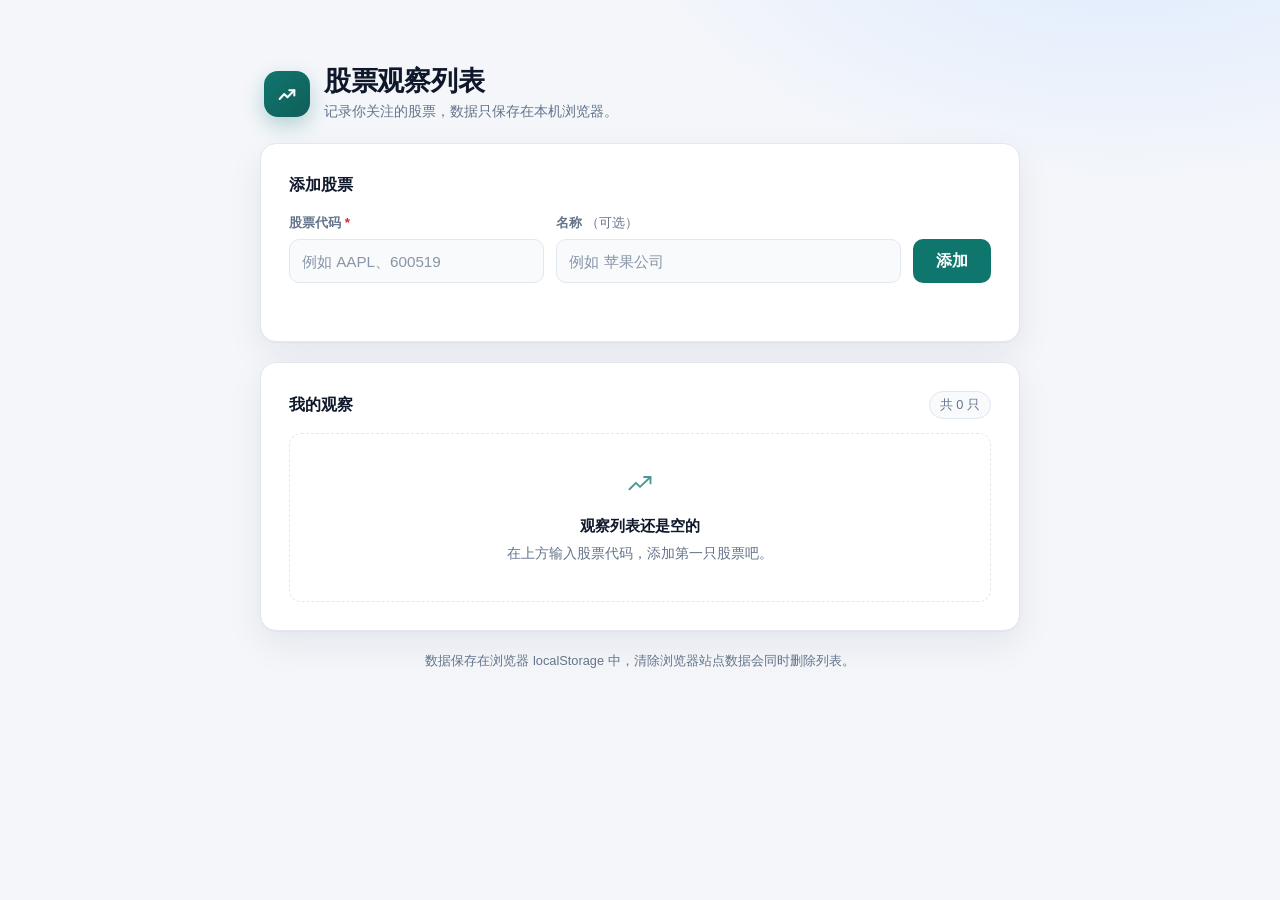
==== index.html @ bc188857 "feat: add stock watchlist page Zero-dependency static page to add and remove stocks, persisted in lo" ====
<!doctype html>
<html lang="zh-CN">
  <head>
    <meta charset="utf-8">
    <meta name="viewport" content="width=device-width, initial-scale=1">
    <meta name="description" content="一个简单的股票观察列表：添加、删除股票，数据只保存在本地浏览器。">
    <meta name="color-scheme" content="light dark">
    <title>股票观察列表</title>
    <link rel="icon" type="image/svg+xml" href="assets/favicon.svg">
    <link rel="stylesheet" href="assets/styles.css">
    <script src="assets/app.js" defer></script>
  </head>
  <body>
    <main class="app">
      <header class="app__header">
        <div class="brand">
          <span class="brand__icon" aria-hidden="true">
            <svg viewBox="0 0 24 24" width="22" height="22" fill="none" stroke="currentColor" stroke-width="2.2" stroke-linecap="round" stroke-linejoin="round">
              <path d="M4 17.5 9 12l3.5 3.5L20 8"></path>
              <path d="M14.5 8H20v5.5"></path>
            </svg>
          </span>
          <div class="brand__text">
            <h1>股票观察列表</h1>
            <p class="app__tagline">记录你关注的股票，数据只保存在本机浏览器。</p>
          </div>
        </div>
      </header>

      <p id="storage-warning" class="banner" role="alert" hidden>
        当前浏览器无法使用本地存储，列表在刷新后会丢失。
      </p>
      <noscript>
        <p class="banner">此页面需要启用 JavaScript 才能添加和管理股票。</p>
      </noscript>

      <section class="panel" aria-labelledby="add-title">
        <h2 id="add-title" class="panel__title">添加股票</h2>
        <form id="add-form" class="add-form" novalidate>
          <div class="field">
            <label for="stock-code">股票代码 <span class="req" aria-hidden="true">*</span></label>
            <input
              id="stock-code"
              name="code"
              type="text"
              placeholder="例如 AAPL、600519"
              autocomplete="off"
              autocapitalize="characters"
              spellcheck="false"
              maxlength="20"
              required
              aria-describedby="form-message"
            >
          </div>
          <div class="field">
            <label for="stock-name">名称 <span class="optional">（可选）</span></label>
            <input
              id="stock-name"
              name="name"
              type="text"
              placeholder="例如 苹果公司"
              autocomplete="off"
              maxlength="40"
              aria-describedby="form-message"
            >
          </div>
          <button type="submit" class="btn btn--primary">添加</button>
        </form>
        <p id="form-message" class="form-message" role="status" aria-live="polite"></p>
      </section>

      <section class="panel" aria-labelledby="list-title">
        <div class="list-header">
          <h2 id="list-title" class="panel__title">我的观察</h2>
          <span id="count" class="count">共 0 只</span>
        </div>

        <ul id="watchlist" class="watchlist" aria-labelledby="list-title"></ul>

        <div id="empty-state" class="empty-state">
          <svg class="empty-state__icon" viewBox="0 0 24 24" width="28" height="28" fill="none" stroke="currentColor" stroke-width="1.6" stroke-linecap="round" stroke-linejoin="round" aria-hidden="true">
            <path d="M3 16.5 8.5 11l3.5 3.5L21 6"></path>
            <path d="M15.5 6H21v5.5"></path>
          </svg>
          <p class="empty-state__title">观察列表还是空的</p>
          <p class="empty-state__hint">在上方输入股票代码，添加第一只股票吧。</p>
        </div>
      </section>

      <footer class="app__footer">
        <p>数据保存在浏览器 localStorage 中，清除浏览器站点数据会同时删除列表。</p>
      </footer>
    </main>
  </body>
</html>
---- assets/styles.css ----
:root {
  color-scheme: light dark;
  --bg: #f4f6fa;
  --bg-glow: #dbeafe;
  --surface: #ffffff;
  --surface-soft: #f8fafc;
  --text: #0f172a;
  --text-muted: #64748b;
  --border: #e2e8f0;
  --accent: #0f766e;
  --accent-hover: #115e59;
  --accent-contrast: #ffffff;
  --accent-soft: #ccfbf1;
  --danger: #dc2626;
  --danger-soft: #fee2e2;
  --shadow: 0 1px 2px rgba(15, 23, 42, 0.04), 0 14px 36px rgba(15, 23, 42, 0.07);
  --radius: 16px;
}

@media (prefers-color-scheme: dark) {
  :root {
    --bg: #0b1120;
    --bg-glow: #14213d;
    --surface: #111a2c;
    --surface-soft: #162033;
    --text: #e2e8f0;
    --text-muted: #94a3b8;
    --border: #243147;
    --accent: #2dd4bf;
    --accent-hover: #5eead4;
    --accent-contrast: #04211d;
    --accent-soft: rgba(45, 212, 191, 0.14);
    --danger: #f87171;
    --danger-soft: rgba(248, 113, 113, 0.14);
    --shadow: 0 1px 2px rgba(0, 0, 0, 0.3), 0 18px 44px rgba(0, 0, 0, 0.38);
  }
}

*,
*::before,
*::after {
  box-sizing: border-box;
}

body {
  margin: 0;
  min-height: 100vh;
  font-family: -apple-system, BlinkMacSystemFont, "Segoe UI", "PingFang SC", "Hiragino Sans GB",
    "Microsoft YaHei", sans-serif;
  background:
    radial-gradient(720px 420px at 88% -12%, var(--bg-glow), transparent 70%),
    var(--bg);
  color: var(--text);
  line-height: 1.6;
  -webkit-font-smoothing: antialiased;
}

.app {
  width: min(100% - 32px, 760px);
  margin: 0 auto;
  padding: clamp(32px, 6vw, 64px) 0 28px;
  display: flex;
  flex-direction: column;
  gap: 20px;
}

.app__header {
  padding: 0 4px;
}

.brand {
  display: flex;
  align-items: center;
  gap: 14px;
}

.brand__icon {
  flex: none;
  display: grid;
  place-items: center;
  width: 46px;
  height: 46px;
  border-radius: 14px;
  color: var(--accent-contrast);
  background: linear-gradient(135deg, var(--accent), var(--accent-hover));
  box-shadow: 0 8px 20px rgba(15, 118, 110, 0.28);
}

@media (prefers-color-scheme: dark) {
  .brand__icon {
    color: #04211d;
    box-shadow: 0 8px 22px rgba(45, 212, 191, 0.18);
  }
}

.brand__text h1 {
  margin: 0;
  font-size: clamp(1.4rem, 4vw, 1.7rem);
  line-height: 1.25;
  letter-spacing: -0.01em;
}

.app__tagline {
  margin: 2px 0 0;
  font-size: 0.9rem;
  color: var(--text-muted);
}

.banner {
  margin: 0;
  padding: 10px 14px;
  border: 1px solid var(--danger);
  border-radius: 10px;
  background: var(--danger-soft);
  color: var(--danger);
  font-size: 0.875rem;
}

.panel {
  padding: clamp(20px, 4vw, 28px);
  border: 1px solid var(--border);
  border-radius: var(--radius);
  background: var(--surface);
  box-shadow: var(--shadow);
}

.panel__title {
  margin: 0;
  font-size: 1rem;
  font-weight: 700;
  letter-spacing: 0.01em;
}

.add-form {
  display: grid;
  grid-template-columns: minmax(0, 1fr) minmax(0, 1.35fr) auto;
  gap: 12px;
  align-items: end;
  margin-top: 14px;
}

.field {
  display: flex;
  flex-direction: column;
  gap: 6px;
  min-width: 0;
}

.field label {
  font-size: 0.84rem;
  font-weight: 600;
  color: var(--text-muted);
}

.req {
  color: var(--danger);
}

.optional {
  font-weight: 400;
}

input {
  width: 100%;
  height: 44px;
  padding: 0 12px;
  border: 1px solid var(--border);
  border-radius: 10px;
  background: var(--surface-soft);
  color: var(--text);
  font: inherit;
  font-size: 0.95rem;
  transition: border-color 0.15s ease, box-shadow 0.15s ease, background-color 0.15s ease;
}

input::placeholder {
  color: var(--text-muted);
  opacity: 0.75;
}

input:focus {
  outline: none;
  border-color: var(--accent);
  background: var(--surface);
  box-shadow: 0 0 0 3px var(--accent-soft);
}

.btn {
  height: 44px;
  padding: 0 22px;
  border: 1px solid transparent;
  border-radius: 10px;
  font: inherit;
  font-weight: 600;
  cursor: pointer;
  transition: background-color 0.15s ease, transform 0.06s ease;
}

.btn:active {
  transform: translateY(1px);
}

.btn--primary {
  background: var(--accent);
  color: var(--accent-contrast);
}

.btn--primary:hover {
  background: var(--accent-hover);
}

:focus-visible {
  outline: 2px solid var(--accent);
  outline-offset: 2px;
}

.form-message {
  min-height: 1.4em;
  margin: 10px 2px 0;
  font-size: 0.875rem;
  color: var(--text-muted);
}

.form-message[data-state="error"] {
  color: var(--danger);
}

.form-message[data-state="success"] {
  color: var(--accent);
}

.list-header {
  display: flex;
  align-items: center;
  justify-content: space-between;
  gap: 12px;
  margin-bottom: 14px;
}

.count {
  flex: none;
  padding: 3px 10px;
  border: 1px solid var(--border);
  border-radius: 999px;
  background: var(--surface-soft);
  color: var(--text-muted);
  font-size: 0.8rem;
}

.watchlist {
  display: flex;
  flex-direction: column;
  gap: 8px;
  margin: 0;
  padding: 0;
  list-style: none;
}

.watchlist__item {
  display: flex;
  align-items: center;
  gap: 12px;
  padding: 11px 14px;
  border: 1px solid var(--border);
  border-radius: 12px;
  background: var(--surface-soft);
  transition: border-color 0.15s ease, background-color 0.15s ease;
}

.watchlist__item:hover {
  border-color: color-mix(in srgb, var(--accent) 45%, var(--border));
  background: var(--surface);
}

.watchlist__main {
  display: flex;
  align-items: baseline;
  gap: 10px;
  flex: 1;
  min-width: 0;
}

.watchlist__code {
  flex: none;
  padding: 2px 8px;
  border-radius: 7px;
  background: var(--accent-soft);
  color: var(--accent);
  font-family: ui-monospace, SFMono-Regular, Menlo, Consolas, monospace;
  font-size: 0.9rem;
  font-weight: 700;
  letter-spacing: 0.02em;
}

.watchlist__name {
  overflow: hidden;
  color: var(--text-muted);
  font-size: 0.9rem;
  text-overflow: ellipsis;
  white-space: nowrap;
}

.watchlist__delete {
  flex: none;
  padding: 6px 10px;
  border: 0;
  border-radius: 8px;
  background: transparent;
  color: var(--text-muted);
  font: inherit;
  font-size: 0.84rem;
  cursor: pointer;
  transition: background-color 0.15s ease, color 0.15s ease;
}

.watchlist__delete:hover {
  background: var(--danger-soft);
  color: var(--danger);
}

.empty-state {
  padding: 36px 20px;
  border: 1.5px dashed var(--border);
  border-radius: 12px;
  color: var(--text-muted);
  text-align: center;
}

.empty-state__icon {
  margin-bottom: 8px;
  color: var(--accent);
  opacity: 0.75;
}

.empty-state__title {
  margin: 0 0 4px;
  color: var(--text);
  font-size: 0.95rem;
  font-weight: 600;
}

.empty-state__hint {
  margin: 0;
  font-size: 0.875rem;
}

.app__footer {
  padding: 0 4px;
  color: var(--text-muted);
  font-size: 0.8rem;
  text-align: center;
}

.app__footer p {
  margin: 0;
}

[hidden] {
  display: none !important;
}

@media (max-width: 640px) {
  .app {
    width: min(100% - 24px, 760px);
    padding-top: 28px;
  }

  .add-form {
    grid-template-columns: 1fr;
  }

  .btn--primary {
    width: 100%;
  }

  .watchlist__main {
    flex-direction: column;
    align-items: flex-start;
    gap: 3px;
  }

  .watchlist__name {
    white-space: normal;
  }
}

@media (prefers-reduced-motion: reduce) {
  *,
  *::before,
  *::after {
    transition-duration: 0.01ms !important;
  }
}
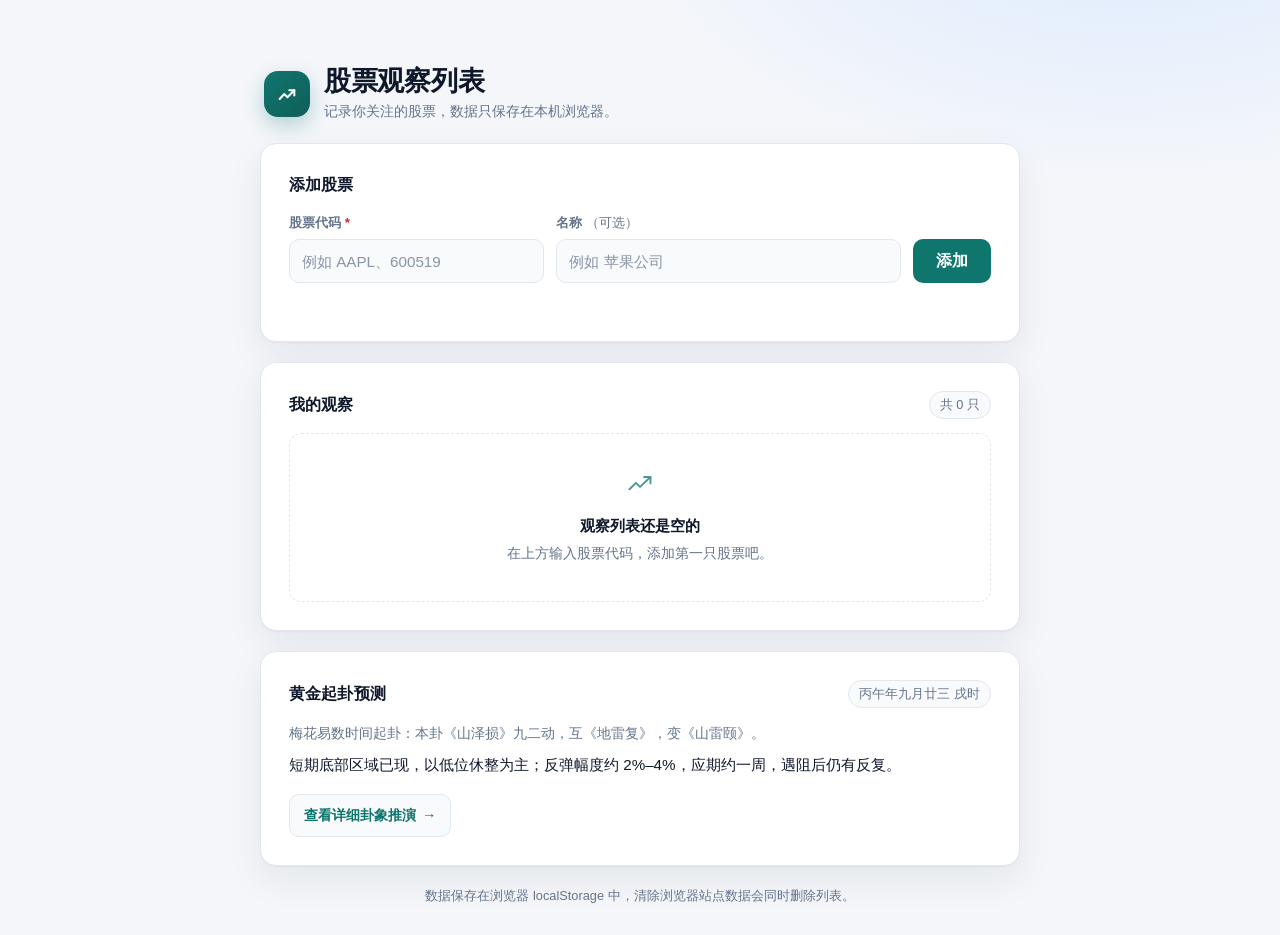
==== commit b390a9e3: "feat: 新增黄金起卦预测页并在观察列表页加入口 - divination.html：2026-11-01 戌时梅花易数时间起卦的完整卦象、数理与结论 - index.html：底部新增起卦预测卡片" ====
--- a/index.html
+++ b/index.html
@@ -87,6 +87,16 @@
         </div>
       </section>
 
+      <section class="panel forecast" aria-labelledby="forecast-title">
+        <div class="list-header">
+          <h2 id="forecast-title" class="panel__title">黄金起卦预测</h2>
+          <span class="count">丙午年九月廿三 戌时</span>
+        </div>
+        <p class="forecast__lead">梅花易数时间起卦：本卦《山泽损》九二动，互《地雷复》，变《山雷颐》。</p>
+        <p class="forecast__verdict">短期底部区域已现，以低位休整为主；反弹幅度约 2%–4%，应期约一周，遇阻后仍有反复。</p>
+        <a class="link-arrow" href="divination.html">查看详细卦象推演 <span aria-hidden="true">→</span></a>
+      </section>
+
       <footer class="app__footer">
         <p>数据保存在浏览器 localStorage 中，清除浏览器站点数据会同时删除列表。</p>
       </footer>
--- a/assets/styles.css
+++ b/assets/styles.css
@@ -391,3 +391,73 @@
     transition-duration: 0.01ms !important;
   }
 }
+
+/* 页面左上角的返回链接 */
+.brand__link {
+  display: inline-flex;
+  align-items: center;
+  justify-content: center;
+  gap: 4px;
+  flex: none;
+  align-self: center;
+  margin-left: auto;
+  padding: 8px 12px;
+  border: 1px solid var(--border);
+  border-radius: 10px;
+  background: var(--surface);
+  color: var(--text-muted);
+  font-size: 0.85rem;
+  font-weight: 600;
+  text-decoration: none;
+  transition: border-color 0.15s ease, color 0.15s ease, background-color 0.15s ease;
+}
+
+.brand__link:hover {
+  border-color: var(--accent);
+  background: var(--accent-soft);
+  color: var(--accent);
+}
+
+/* 观察列表页的起卦预测入口 */
+.forecast__lead {
+  margin: 14px 0 0;
+  font-size: 0.88rem;
+  color: var(--text-muted);
+}
+
+.forecast__verdict {
+  margin: 8px 0 16px;
+  font-size: 0.95rem;
+  line-height: 1.7;
+}
+
+.link-arrow {
+  display: inline-flex;
+  align-items: center;
+  gap: 6px;
+  padding: 9px 14px;
+  border: 1px solid var(--border);
+  border-radius: 10px;
+  background: var(--surface-soft);
+  color: var(--accent);
+  font-size: 0.9rem;
+  font-weight: 600;
+  text-decoration: none;
+  transition: border-color 0.15s ease, background-color 0.15s ease;
+}
+
+.link-arrow:hover {
+  border-color: var(--accent);
+  background: var(--accent-soft);
+}
+
+@media (max-width: 640px) {
+  .brand {
+    flex-wrap: wrap;
+  }
+
+  .brand__link {
+    width: 100%;
+    margin-left: 0;
+  }
+}
